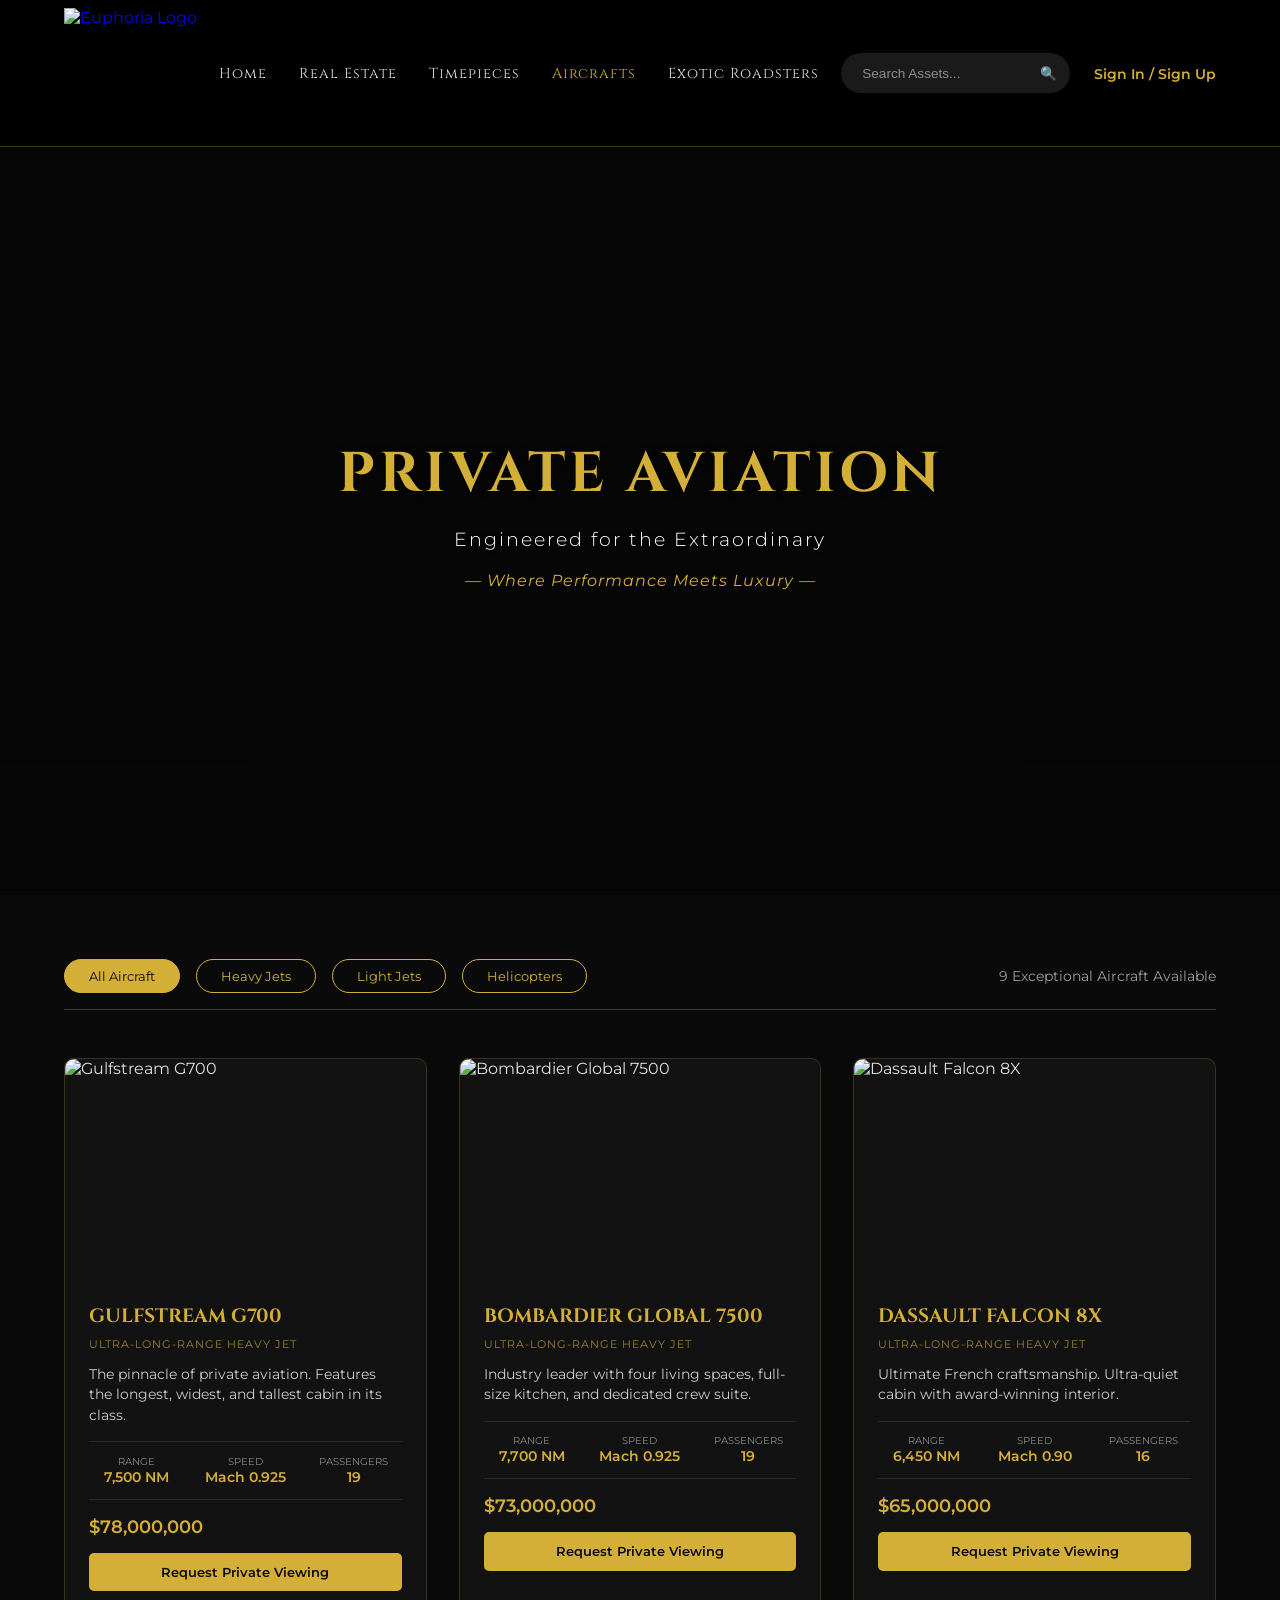
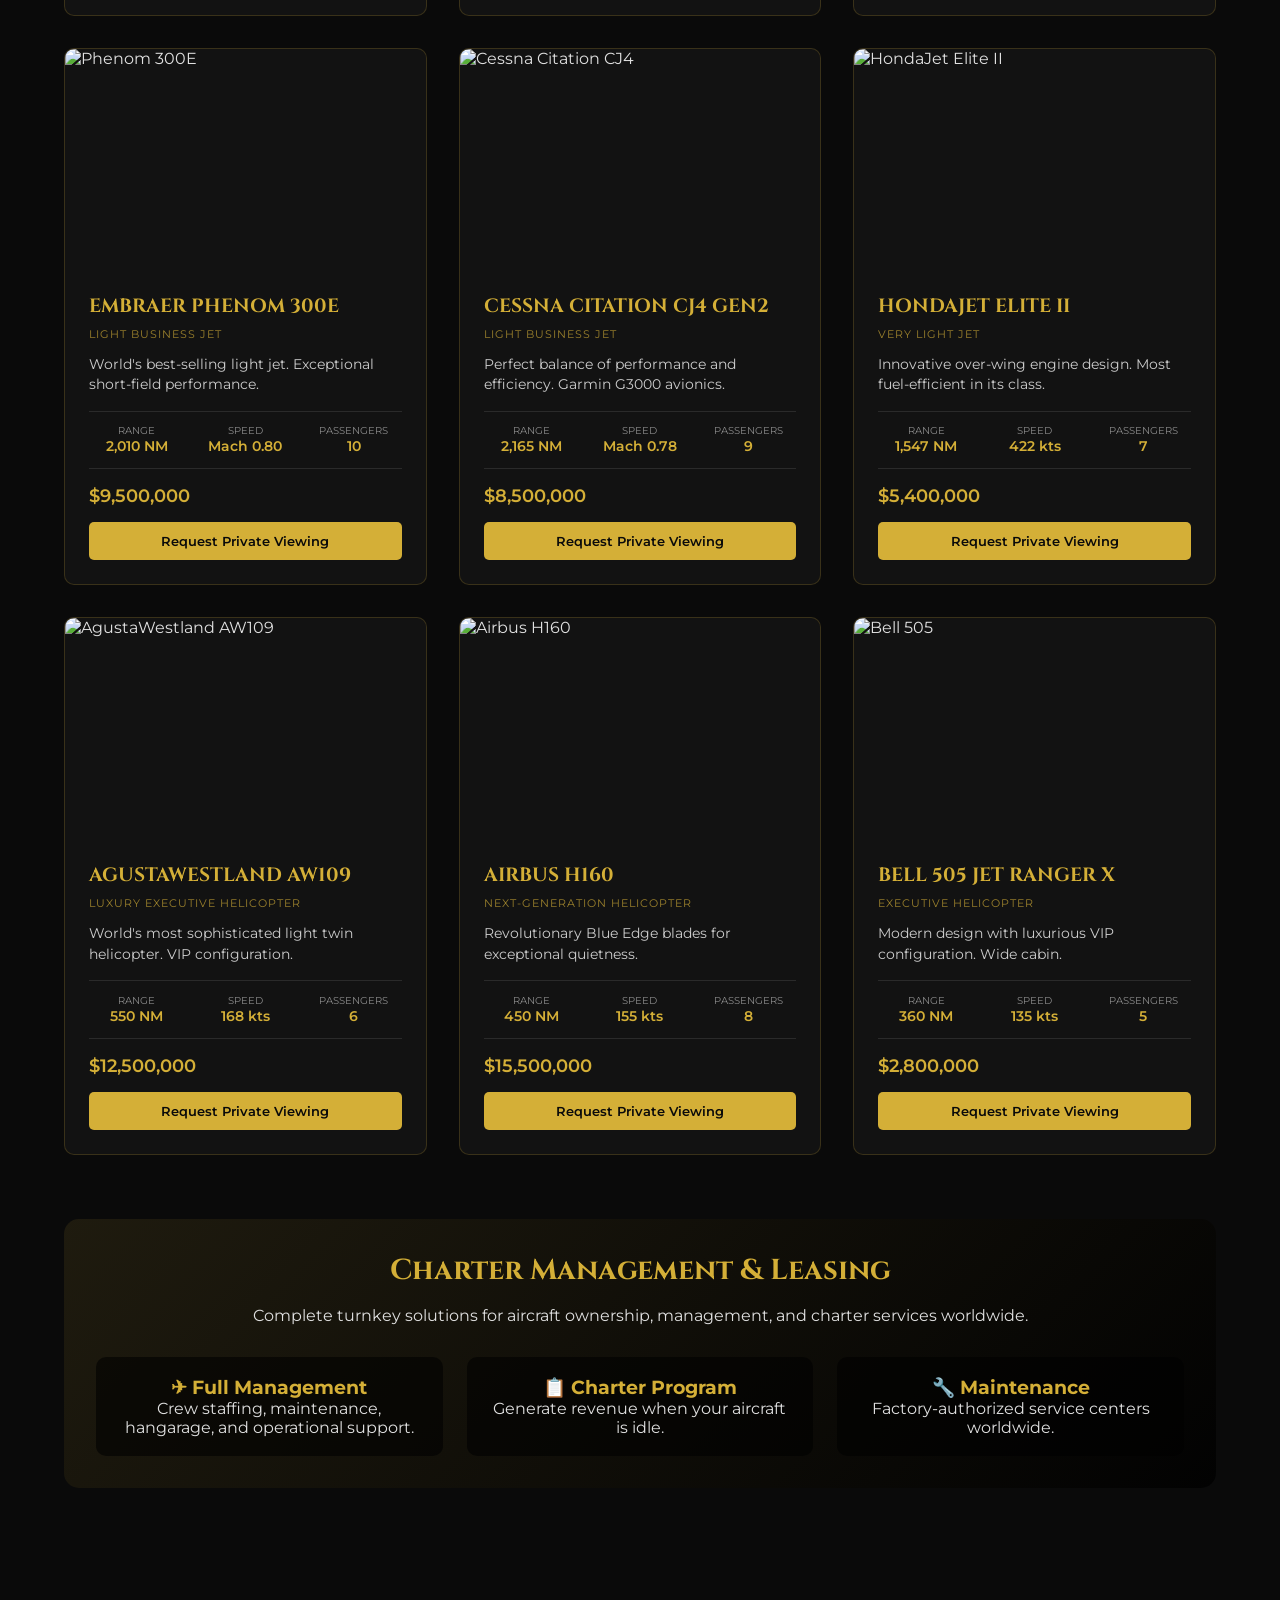
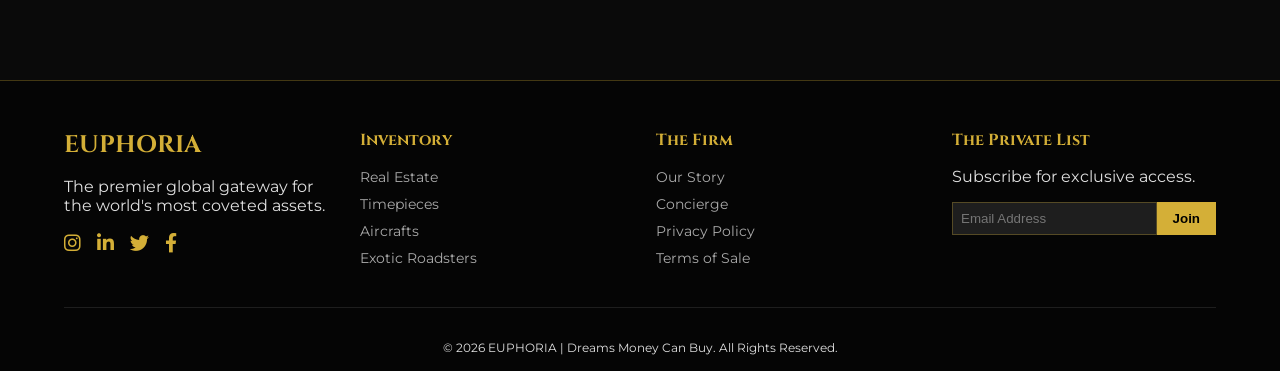
==== aircrafts.html @ 83716db0 "Add files via upload" ====
<!DOCTYPE html>
<html lang="en">
<head>
    <meta charset="UTF-8">
    <meta name="viewport" content="width=device-width, initial-scale=1.0">
    <title>EUPHORIA | Private Aircraft Collection - Dreams Money Can Buy</title>
    <link rel="icon" type="image/x-icon" href="favicon.jpg">
    <link href="https://fonts.googleapis.com/css2?family=Cinzel:wght@400;700&family=Montserrat:wght@200;300;400;600&display=swap" rel="stylesheet">
    <link rel="stylesheet" href="https://cdnjs.cloudflare.com/ajax/libs/font-awesome/6.0.0/css/all.min.css">
    <style>
        /* ========== RESET & BASE STYLES ========== */
        * {
            margin: 0;
            padding: 0;
            box-sizing: border-box;
        }

        body {
            font-family: 'Montserrat', sans-serif;
            background-color: #0a0a0a;
            color: #e0e0e0;
            overflow-x: hidden;
        }

        /* ========== NAVBAR STYLES ========== */
        .navbar {
            position: fixed;
            top: 0;
            left: 0;
            width: 100%;
            background: rgba(0, 0, 0, 0.95);
            backdrop-filter: blur(10px);
            z-index: 1000;
            padding: 0.5rem 5%;
            display: flex;
            justify-content: space-between;
            align-items: center;
            border-bottom: 1px solid rgba(212, 175, 55, 0.3);
        }

        .nav-left .logo-link {
            text-decoration: none;
        }

        .nav-logo {
            height: 130px !important;
            width: auto !important;
            max-height: none !important;
            object-fit: contain;
            display: block;
            image-rendering: -webkit-optimize-contrast;
        }

        .nav-center {
            flex: 1;
            display: flex;
            justify-content: center;
        }

        .nav-links {
            display: flex;
            list-style: none;
            gap: 2rem;
        }

        .nav-links a {
            color: #e0e0e0;
            text-decoration: none;
            font-weight: 400;
            letter-spacing: 1px;
            transition: color 0.3s;
            font-family: 'Cinzel', serif;
            font-size: 0.9rem;
        }

        .nav-links a:hover,
        .nav-links a.active {
            color: #d4af37;
        }

        .nav-right {
            display: flex;
            align-items: center;
            gap: 1.5rem;
        }

        .search-bar {
            display: flex;
            align-items: center;
            background: rgba(255, 255, 255, 0.1);
            border-radius: 30px;
            padding: 0.3rem 0.8rem;
        }

        .search-bar input {
            background: transparent;
            border: none;
            color: white;
            padding: 0.5rem;
            outline: none;
            font-size: 0.85rem;
        }

        .search-bar input::placeholder {
            color: rgba(255, 255, 255, 0.5);
        }

        .search-bar button {
            background: transparent;
            border: none;
            color: #d4af37;
            cursor: pointer;
        }

        .sign-in-btn {
            color: #d4af37;
            text-decoration: none;
            font-weight: 600;
            font-size: 0.9rem;
            transition: opacity 0.3s;
        }

        .sign-in-btn:hover {
            opacity: 0.8;
        }

        .hamburger-menu {
            display: none;
            flex-direction: column;
            cursor: pointer;
            gap: 5px;
        }

        .hamburger-menu span {
            width: 25px;
            height: 2px;
            background: white;
            transition: 0.3s;
        }

        /* ========== SIDE MENU ========== */
        .side-menu {
            position: fixed;
            top: 0;
            right: -300px;
            width: 280px;
            height: 100%;
            background: #0a0a0a;
            border-left: 1px solid #d4af37;
            z-index: 2000;
            transition: right 0.3s ease;
            padding: 2rem 1.5rem;
        }

        .side-menu.open {
            right: 0;
        }

        .close-menu {
            font-size: 2rem;
            color: #d4af37;
            cursor: pointer;
            text-align: right;
            margin-bottom: 2rem;
        }

        .side-nav-links {
            display: flex;
            flex-direction: column;
            gap: 1.5rem;
        }

        .side-nav-links a {
            color: #e0e0e0;
            text-decoration: none;
            font-family: 'Cinzel', serif;
            transition: color 0.3s;
        }

        .side-nav-links a:hover {
            color: #d4af37;
        }

        /* ========== HERO SLIDESHOW WITH VIDEO FIRST ========== */
        .hero-slideshow {
            position: relative;
            width: 100%;
            height: 85vh;
            min-height: 550px;
            overflow: hidden;
            margin-top: 130px;
        }

        .hero-slide {
            position: absolute;
            width: 100%;
            height: 100%;
            opacity: 0;
            transition: opacity 1s ease-in-out;
        }

        .hero-slide.active {
            opacity: 1;
        }

        .hero-slide img {
            width: 100%;
            height: 100%;
            object-fit: cover;
        }

        .hero-slide video {
            width: 100%;
            height: 100%;
            object-fit: cover;
        }

        .hero-overlay {
            position: absolute;
            top: 0;
            left: 0;
            width: 100%;
            height: 100%;
            background: rgba(0, 0, 0, 0.45);
            z-index: 2;
        }

        .hero-text {
            position: absolute;
            top: 50%;
            left: 50%;
            transform: translate(-50%, -50%);
            text-align: center;
            z-index: 3;
            width: 90%;
            max-width: 800px;
        }

        .hero-text h1 {
            font-family: 'Cinzel', serif;
            font-size: 3.5rem;
            color: #d4af37;
            letter-spacing: 4px;
            margin-bottom: 15px;
            text-shadow: 0 2px 10px rgba(0,0,0,0.5);
        }

        .hero-text p {
            font-size: 1.2rem;
            color: #fff;
            letter-spacing: 2px;
            font-weight: 300;
            text-shadow: 0 1px 5px rgba(0,0,0,0.5);
        }

        .hero-slogan {
            font-size: 1rem;
            color: #d4af37;
            margin-top: 20px;
            font-style: italic;
            letter-spacing: 1px;
        }

        /* ========== MAIN CONTENT ========== */
        .main-container {
            max-width: 1400px;
            margin: 0 auto;
            padding: 4rem 5%;
        }

        .filter-section {
            display: flex;
            justify-content: space-between;
            align-items: center;
            flex-wrap: wrap;
            gap: 1rem;
            margin-bottom: 3rem;
            padding-bottom: 1rem;
            border-bottom: 1px solid rgba(212, 175, 55, 0.3);
        }

        .filter-group {
            display: flex;
            gap: 1rem;
            flex-wrap: wrap;
        }

        .filter-btn {
            background: transparent;
            border: 1px solid #d4af37;
            color: #d4af37;
            padding: 0.5rem 1.5rem;
            cursor: pointer;
            font-family: 'Montserrat', sans-serif;
            transition: all 0.3s;
            border-radius: 30px;
        }

        .filter-btn.active,
        .filter-btn:hover {
            background: #d4af37;
            color: #0a0a0a;
        }

        .results-count {
            font-size: 0.9rem;
            color: rgba(255, 255, 255, 0.6);
        }

        .aircraft-grid {
            display: grid;
            grid-template-columns: repeat(auto-fill, minmax(350px, 1fr));
            gap: 2rem;
        }

        .aircraft-card {
            background: rgba(20, 20, 20, 0.8);
            border: 1px solid rgba(212, 175, 55, 0.2);
            border-radius: 10px;
            overflow: hidden;
            transition: transform 0.3s, border-color 0.3s;
        }

        .aircraft-card:hover {
            transform: translateY(-5px);
            border-color: #d4af37;
        }

        .aircraft-image {
            width: 100%;
            height: 220px;
            overflow: hidden;
        }

        .aircraft-image img {
            width: 100%;
            height: 100%;
            object-fit: cover;
            transition: transform 0.5s;
        }

        .aircraft-card:hover .aircraft-image img {
            transform: scale(1.05);
        }

        .aircraft-details {
            padding: 1.5rem;
        }

        .aircraft-title {
            font-family: 'Cinzel', serif;
            font-size: 1.2rem;
            color: #d4af37;
            margin-bottom: 0.5rem;
        }

        .aircraft-category {
            font-size: 0.7rem;
            color: rgba(212, 175, 55, 0.7);
            letter-spacing: 1px;
            margin-bottom: 0.8rem;
            text-transform: uppercase;
        }

        .aircraft-description {
            font-size: 0.85rem;
            line-height: 1.5;
            margin-bottom: 1rem;
            color: #ccc;
        }

        .aircraft-specs {
            display: flex;
            gap: 0.8rem;
            margin: 1rem 0;
            padding: 0.8rem 0;
            border-top: 1px solid rgba(255, 255, 255, 0.1);
            border-bottom: 1px solid rgba(255, 255, 255, 0.1);
        }

        .spec {
            flex: 1;
            text-align: center;
        }

        .spec-label {
            font-size: 0.65rem;
            color: rgba(255, 255, 255, 0.5);
            text-transform: uppercase;
        }

        .spec-value {
            font-size: 0.9rem;
            font-weight: 600;
            color: #d4af37;
        }

        .aircraft-price {
            font-size: 1.1rem;
            font-weight: 600;
            color: #d4af37;
            margin: 1rem 0;
        }

        .inquiry-btn {
            width: 100%;
            background: #d4af37;
            color: #0a0a0a;
            border: none;
            padding: 0.7rem;
            font-weight: 600;
            cursor: pointer;
            transition: opacity 0.3s;
            font-family: 'Montserrat', sans-serif;
            border-radius: 5px;
        }

        .inquiry-btn:hover {
            opacity: 0.8;
        }

        .featured-section {
            margin: 4rem 0;
            padding: 2rem;
            background: linear-gradient(135deg, rgba(212, 175, 55, 0.1), rgba(0, 0, 0, 0.8));
            border-radius: 15px;
            text-align: center;
        }

        .featured-section h2 {
            font-family: 'Cinzel', serif;
            color: #d4af37;
            font-size: 1.8rem;
            margin-bottom: 1rem;
        }

        .featured-grid {
            display: grid;
            grid-template-columns: repeat(auto-fit, minmax(250px, 1fr));
            gap: 1.5rem;
            margin-top: 2rem;
        }

        .featured-item {
            background: rgba(0, 0, 0, 0.6);
            padding: 1.2rem;
            border-radius: 10px;
        }

        /* ========== FOOTER STYLES ========== */
        .luxury-footer {
            background: #050505;
            padding: 3rem 5% 1rem;
            margin-top: 4rem;
            border-top: 1px solid rgba(212, 175, 55, 0.3);
        }

        .footer-container {
            display: grid;
            grid-template-columns: repeat(auto-fit, minmax(200px, 1fr));
            gap: 2rem;
            max-width: 1400px;
            margin: 0 auto;
        }

        .footer-logo {
            font-family: 'Cinzel', serif;
            font-size: 1.5rem;
            margin-bottom: 1rem;
        }

        .gold-text {
            color: #d4af37;
        }

        .social-links {
            display: flex;
            gap: 1rem;
            margin-top: 1rem;
        }

        .social-links a {
            color: #d4af37;
            text-decoration: none;
            font-size: 1.2rem;
            transition: opacity 0.3s;
        }

        .footer-col h3 {
            font-family: 'Cinzel', serif;
            font-size: 1rem;
            margin-bottom: 1rem;
            color: #d4af37;
        }

        .footer-col ul {
            list-style: none;
        }

        .footer-col ul li {
            margin-bottom: 0.5rem;
        }

        .footer-col ul li a {
            color: #aaa;
            text-decoration: none;
            transition: color 0.3s;
            font-size: 0.85rem;
        }

        .footer-col ul li a:hover {
            color: #d4af37;
        }

        .footer-input {
            display: flex;
            margin-top: 1rem;
        }

        .footer-input input {
            flex: 1;
            background: rgba(255, 255, 255, 0.1);
            border: 1px solid rgba(212, 175, 55, 0.3);
            padding: 0.5rem;
            color: white;
            outline: none;
        }

        .footer-input button {
            background: #d4af37;
            border: none;
            padding: 0.5rem 1rem;
            cursor: pointer;
            font-weight: 600;
        }

        .footer-bottom {
            text-align: center;
            padding-top: 2rem;
            margin-top: 2rem;
            border-top: 1px solid rgba(255, 255, 255, 0.1);
            font-size: 0.75rem;
        }

        /* ========== POPUP MODAL ========== */
        .popup-modal {
            display: none;
            position: fixed;
            top: 0;
            left: 0;
            width: 100%;
            height: 100%;
            background: rgba(0, 0, 0, 0.9);
            backdrop-filter: blur(12px);
            z-index: 10001;
            align-items: center;
            justify-content: center;
        }

        .popup-content {
            background: #111;
            border: 1px solid #d4af37;
            border-radius: 8px;
            max-width: 550px;
            width: 90%;
            padding: 30px;
            position: relative;
            box-shadow: 0 25px 40px rgba(0,0,0,0.5);
            animation: fadeInUp 0.3s ease;
        }

        .popup-content h3 {
            font-family: 'Cinzel', serif;
            color: #d4af37;
            font-size: 1.6rem;
            margin-bottom: 20px;
            border-left: 3px solid #d4af37;
            padding-left: 15px;
        }

        .popup-content p {
            color: #ccc;
            line-height: 1.6;
            font-size: 0.95rem;
            margin-bottom: 25px;
        }

        .popup-close {
            position: absolute;
            top: 15px;
            right: 20px;
            font-size: 28px;
            cursor: pointer;
            color: #aaa;
            transition: 0.2s;
        }

        .popup-close:hover {
            color: #d4af37;
        }

        @keyframes fadeInUp {
            from {
                opacity: 0;
                transform: translateY(30px);
            }
            to {
                opacity: 1;
                transform: translateY(0);
            }
        }

        /* ========== RESPONSIVE ========== */
        @media (max-width: 992px) {
            .nav-links {
                display: none;
            }
            .hamburger-menu {
                display: flex;
            }
            .search-bar {
                display: none;
            }
        }

        @media (max-width: 768px) {
            .hero-text h1 {
                font-size: 2rem;
            }
            .hero-text p {
                font-size: 0.9rem;
            }
            .hero-slogan {
                font-size: 0.8rem;
            }
            .hero-slideshow {
                height: 60vh;
                min-height: 400px;
            }
            .aircraft-grid {
                grid-template-columns: 1fr;
            }
            .filter-section {
                flex-direction: column;
            }
            .sign-in-btn {
                display: none;
            }
        }

        @media (max-width: 480px) {
            .nav-logo {
                height: 80px !important;
            }
        }
    </style>
</head>
<body>

    <!-- ========== NAVBAR ========== -->
    <nav class="navbar">
        <div class="nav-left">
            <a href="index.html" class="logo-link">
                <img src="logo.jpeg" alt="Euphoria Logo" class="nav-logo">
            </a>
        </div>
        
        <div class="nav-center">
            <ul class="nav-links">
                <li><a href="index.html">Home</a></li>
                <li><a href="real-estate.html">Real Estate</a></li>
                <li><a href="timepieces.html">Timepieces</a></li>
                <li><a href="aircrafts.html" class="active">Aircrafts</a></li>
                <li><a href="roadsters.html">Exotic Roadsters</a></li>
            </ul>
        </div>

        <div class="nav-right">
            <div class="search-bar">
                <input type="text" placeholder="Search Assets...">
                <button type="button">🔍</button>
            </div>
            <div class="auth-links">
                <a href="#" class="sign-in-btn">Sign In / Sign Up</a>
            </div>
            <div class="hamburger-menu" id="hamburger">
                <span></span>
                <span></span>
                <span></span>
            </div>
        </div>
    </nav>

    <!-- ========== MOBILE SIDE MENU ========== -->
    <div class="side-menu" id="sideMenu">
        <div class="close-menu" id="closeMenu">&times;</div>
        <nav class="side-nav-links">
            <a href="index.html">Home</a>
            <a href="real-estate.html">Real Estate</a>
            <a href="timepieces.html">Timepieces</a>
            <a href="aircrafts.html">Aircrafts</a>
            <a href="roadsters.html">Exotic Roadsters</a>
            <hr style="border: 0; border-top: 1px solid rgba(255,215,0,0.2); margin: 15px 0;">
            <a href="index.html#about">About Us</a>
            <a href="index.html#contact">Contact Us</a>
            <a href="#" class="popup-link" data-popup="luxury-blog">Luxury Blog</a>
            <a href="#" class="popup-link" data-popup="market-news">Market News</a>
        </nav>
    </div>

    <!-- ========== HERO SLIDESHOW - VIDEO FIRST, THEN IMAGES ========== -->
    <div class="hero-slideshow" id="heroSlideshow">
        <!-- SLIDE 1: VIDEO (Luxury Aircraft Montage) -->
        <div class="hero-slide active">
            <video id="heroVideo" autoplay muted playsinline>
                <source src="images/roadsters/air.mp4" type="video/mp4">
                <!-- Fallback image if video doesn't load -->
                <img src="https://images.unsplash.com/photo-1540962351504-eca99e2c1e9d?auto=format&fit=crop&w=1920&q=80" alt="Luxury Aircraft">
            </video>
        </div>
        
        <!-- SLIDE 2: Gulfstream G700 -->
        <div class="hero-slide">
            <img src="https://images.unsplash.com/photo-1540962351504-eca99e2c1e9d?auto=format&fit=crop&w=1920&q=80" alt="Gulfstream G700">
        </div>
        
        <!-- SLIDE 3: Bombardier Global 7500 -->
        <div class="hero-slide">
            <img src="https://plus.unsplash.com/premium_photo-1682142182464-3be6161b3a42?auto=format&fit=crop&w=1920&q=80" alt="Bombardier Global 7500">
        </div>
        
        <!-- SLIDE 4: Dassault Falcon 8X -->
        <div class="hero-slide">
            <img src="https://images.unsplash.com/photo-1520437358207-323b43b50729?auto=format&fit=crop&w=1920&q=80" alt="Dassault Falcon 8X">
        </div>
        
        <!-- SLIDE 5: Embraer Phenom 300E -->
        <div class="hero-slide">
            <img src="https://images.unsplash.com/photo-1569154941061-e231b4725ef1?auto=format&fit=crop&w=1920&q=80" alt="Embraer Phenom 300E">
        </div>
        
        <!-- SLIDE 6: Cessna Citation -->
        <div class="hero-slide">
            <img src="https://images.unsplash.com/photo-1542296332-2e4473faf563?auto=format&fit=crop&w=1920&q=80" alt="Cessna Citation">
        </div>
        
        <!-- SLIDE 7: HondaJet -->
        <div class="hero-slide">
            <img src="https://images.unsplash.com/photo-1436491865332-7a61a109cc05?auto=format&fit=crop&w=1920&q=80" alt="HondaJet">
        </div>
        
        <!-- SLIDE 8: AgustaWestland Helicopter -->
        <div class="hero-slide">
            <img src="https://images.unsplash.com/photo-1556388158-62ea7df7e6d2?auto=format&fit=crop&w=1920&q=80" alt="AgustaWestland Helicopter">
        </div>
        
        <!-- SLIDE 9: Airbus H160 Helicopter -->
        <div class="hero-slide">
            <img src="https://images.unsplash.com/photo-1702129835628-3de5237f9d02?auto=format&fit=crop&w=1920&q=80" alt="Airbus H160">
        </div>
        
        <div class="hero-overlay"></div>
        <div class="hero-text">
            <h1>PRIVATE AVIATION</h1>
            <p>Engineered for the Extraordinary</p>
            <div class="hero-slogan">— Where Performance Meets Luxury —</div>
        </div>
    </div>

    <!-- ========== MAIN CONTENT ========== -->
    <div class="main-container">
        <div class="filter-section">
            <div class="filter-group">
                <button class="filter-btn active" data-filter="all">All Aircraft</button>
                <button class="filter-btn" data-filter="heavy">Heavy Jets</button>
                <button class="filter-btn" data-filter="light">Light Jets</button>
                <button class="filter-btn" data-filter="helicopter">Helicopters</button>
            </div>
            <div class="results-count">
                <span id="resultCount">9</span> Exceptional Aircraft Available
            </div>
        </div>

        <div class="aircraft-grid" id="aircraftGrid">
            <!-- 1. Gulfstream G700 - Heavy Jet -->
            <div class="aircraft-card" data-category="heavy">
                <div class="aircraft-image"><img src="https://assets.gulfstream.aero/thedotcom/images/aircraft/g700/d_g700_a_mkt_00177_PROD.jpg" alt="Gulfstream G700"></div>
                <div class="aircraft-details">
                    <h3 class="aircraft-title">GULFSTREAM G700</h3>
                    <div class="aircraft-category">ULTRA-LONG-RANGE HEAVY JET</div>
                    <p class="aircraft-description">The pinnacle of private aviation. Features the longest, widest, and tallest cabin in its class.</p>
                    <div class="aircraft-specs">
                        <div class="spec"><div class="spec-label">RANGE</div><div class="spec-value">7,500 NM</div></div>
                        <div class="spec"><div class="spec-label">SPEED</div><div class="spec-value">Mach 0.925</div></div>
                        <div class="spec"><div class="spec-label">PASSENGERS</div><div class="spec-value">19</div></div>
                    </div>
                    <div class="aircraft-price">$78,000,000</div>
                    <button class="inquiry-btn" onclick="openInquiry('Gulfstream G700')">Request Private Viewing</button>
                </div>
            </div>

            <!-- 2. Bombardier Global 7500 - Heavy Jet -->
            <div class="aircraft-card" data-category="heavy">
                <div class="aircraft-image"><img src="https://plus.unsplash.com/premium_photo-1682142182464-3be6161b3a42?auto=format&fit=crop&w=800&q=80" alt="Bombardier Global 7500"></div>
                <div class="aircraft-details">
                    <h3 class="aircraft-title">BOMBARDIER GLOBAL 7500</h3>
                    <div class="aircraft-category">ULTRA-LONG-RANGE HEAVY JET</div>
                    <p class="aircraft-description">Industry leader with four living spaces, full-size kitchen, and dedicated crew suite.</p>
                    <div class="aircraft-specs">
                        <div class="spec"><div class="spec-label">RANGE</div><div class="spec-value">7,700 NM</div></div>
                        <div class="spec"><div class="spec-label">SPEED</div><div class="spec-value">Mach 0.925</div></div>
                        <div class="spec"><div class="spec-label">PASSENGERS</div><div class="spec-value">19</div></div>
                    </div>
                    <div class="aircraft-price">$73,000,000</div>
                    <button class="inquiry-btn" onclick="openInquiry('Bombardier Global 7500')">Request Private Viewing</button>
                </div>
            </div>

            <!-- 3. Dassault Falcon 8X - Heavy Jet -->
            <div class="aircraft-card" data-category="heavy">
                <div class="aircraft-image"><img src="https://images.unsplash.com/photo-1520437358207-323b43b50729?auto=format&fit=crop&w=800&q=80" alt="Dassault Falcon 8X"></div>
                <div class="aircraft-details">
                    <h3 class="aircraft-title">DASSAULT FALCON 8X</h3>
                    <div class="aircraft-category">ULTRA-LONG-RANGE HEAVY JET</div>
                    <p class="aircraft-description">Ultimate French craftsmanship. Ultra-quiet cabin with award-winning interior.</p>
                    <div class="aircraft-specs">
                        <div class="spec"><div class="spec-label">RANGE</div><div class="spec-value">6,450 NM</div></div>
                        <div class="spec"><div class="spec-label">SPEED</div><div class="spec-value">Mach 0.90</div></div>
                        <div class="spec"><div class="spec-label">PASSENGERS</div><div class="spec-value">16</div></div>
                    </div>
                    <div class="aircraft-price">$65,000,000</div>
                    <button class="inquiry-btn" onclick="openInquiry('Dassault Falcon 8X')">Request Private Viewing</button>
                </div>
            </div>

            <!-- 4. Embraer Phenom 300E - Light Jet -->
            <div class="aircraft-card" data-category="light">
                <div class="aircraft-image"><img src="https://images.unsplash.com/photo-1569154941061-e231b4725ef1?auto=format&fit=crop&w=800&q=80" alt="Phenom 300E"></div>
                <div class="aircraft-details">
                    <h3 class="aircraft-title">EMBRAER PHENOM 300E</h3>
                    <div class="aircraft-category">LIGHT BUSINESS JET</div>
                    <p class="aircraft-description">World's best-selling light jet. Exceptional short-field performance.</p>
                    <div class="aircraft-specs">
                        <div class="spec"><div class="spec-label">RANGE</div><div class="spec-value">2,010 NM</div></div>
                        <div class="spec"><div class="spec-label">SPEED</div><div class="spec-value">Mach 0.80</div></div>
                        <div class="spec"><div class="spec-label">PASSENGERS</div><div class="spec-value">10</div></div>
                    </div>
                    <div class="aircraft-price">$9,500,000</div>
                    <button class="inquiry-btn" onclick="openInquiry('Embraer Phenom 300E')">Request Private Viewing</button>
                </div>
            </div>

            <!-- 5. Cessna Citation CJ4 - Light Jet -->
            <div class="aircraft-card" data-category="light">
                <div class="aircraft-image"><img src="https://images.unsplash.com/photo-1542296332-2e4473faf563?auto=format&fit=crop&w=800&q=80" alt="Cessna Citation CJ4"></div>
                <div class="aircraft-details">
                    <h3 class="aircraft-title">CESSNA CITATION CJ4 GEN2</h3>
                    <div class="aircraft-category">LIGHT BUSINESS JET</div>
                    <p class="aircraft-description">Perfect balance of performance and efficiency. Garmin G3000 avionics.</p>
                    <div class="aircraft-specs">
                        <div class="spec"><div class="spec-label">RANGE</div><div class="spec-value">2,165 NM</div></div>
                        <div class="spec"><div class="spec-label">SPEED</div><div class="spec-value">Mach 0.78</div></div>
                        <div class="spec"><div class="spec-label">PASSENGERS</div><div class="spec-value">9</div></div>
                    </div>
                    <div class="aircraft-price">$8,500,000</div>
                    <button class="inquiry-btn" onclick="openInquiry('Cessna Citation CJ4')">Request Private Viewing</button>
                </div>
            </div>

            <!-- 6. HondaJet Elite II - Light Jet -->
            <div class="aircraft-card" data-category="light">
                <div class="aircraft-image"><img src="https://tse3.mm.bing.net/th/id/OIP.iK_1R7oJSmaOyxPp_pPaBQHaDm?rs=1&pid=ImgDetMain&o=7&rm=3" alt="HondaJet Elite II"></div>
                <div class="aircraft-details">
                    <h3 class="aircraft-title">HONDAJET ELITE II</h3>
                    <div class="aircraft-category">VERY LIGHT JET</div>
                    <p class="aircraft-description">Innovative over-wing engine design. Most fuel-efficient in its class.</p>
                    <div class="aircraft-specs">
                        <div class="spec"><div class="spec-label">RANGE</div><div class="spec-value">1,547 NM</div></div>
                        <div class="spec"><div class="spec-label">SPEED</div><div class="spec-value">422 kts</div></div>
                        <div class="spec"><div class="spec-label">PASSENGERS</div><div class="spec-value">7</div></div>
                    </div>
                    <div class="aircraft-price">$5,400,000</div>
                    <button class="inquiry-btn" onclick="openInquiry('HondaJet Elite II')">Request Private Viewing</button>
                </div>
            </div>

            <!-- 7. AgustaWestland AW109 - Helicopter -->
            <div class="aircraft-card" data-category="helicopter">
                <div class="aircraft-image"><img src="https://tse2.mm.bing.net/th/id/OIP.3eQE0Kfi3xhajZ_OVpMeDwHaE8?rs=1&pid=ImgDetMain&o=7&rm=3" alt="AgustaWestland AW109"></div>
                <div class="aircraft-details">
                    <h3 class="aircraft-title">AGUSTAWESTLAND AW109</h3>
                    <div class="aircraft-category">LUXURY EXECUTIVE HELICOPTER</div>
                    <p class="aircraft-description">World's most sophisticated light twin helicopter. VIP configuration.</p>
                    <div class="aircraft-specs">
                        <div class="spec"><div class="spec-label">RANGE</div><div class="spec-value">550 NM</div></div>
                        <div class="spec"><div class="spec-label">SPEED</div><div class="spec-value">168 kts</div></div>
                        <div class="spec"><div class="spec-label">PASSENGERS</div><div class="spec-value">6</div></div>
                    </div>
                    <div class="aircraft-price">$12,500,000</div>
                    <button class="inquiry-btn" onclick="openInquiry('AgustaWestland AW109')">Request Private Viewing</button>
                </div>
            </div>

            <!-- 8. Airbus H160 - Helicopter -->
            <div class="aircraft-card" data-category="helicopter">
                <div class="aircraft-image"><img src="https://images.unsplash.com/photo-1702129835628-3de5237f9d02?auto=format&fit=crop&w=800&q=80" alt="Airbus H160"></div>
                <div class="aircraft-details">
                    <h3 class="aircraft-title">AIRBUS H160</h3>
                    <div class="aircraft-category">NEXT-GENERATION HELICOPTER</div>
                    <p class="aircraft-description">Revolutionary Blue Edge blades for exceptional quietness.</p>
                    <div class="aircraft-specs">
                        <div class="spec"><div class="spec-label">RANGE</div><div class="spec-value">450 NM</div></div>
                        <div class="spec"><div class="spec-label">SPEED</div><div class="spec-value">155 kts</div></div>
                        <div class="spec"><div class="spec-label">PASSENGERS</div><div class="spec-value">8</div></div>
                    </div>
                    <div class="aircraft-price">$15,500,000</div>
                    <button class="inquiry-btn" onclick="openInquiry('Airbus H160')">Request Private Viewing</button>
                </div>
            </div>

            <!-- 9. Bell 505 Jet Ranger X - Helicopter -->
            <div class="aircraft-card" data-category="helicopter">
                <div class="aircraft-image"><img src="https://tse1.mm.bing.net/th/id/OIP.4YzDgTcmVRkXOUsZ3eYapQHaFl?rs=1&pid=ImgDetMain&o=7&rm=3" alt="Bell 505"></div>
                <div class="aircraft-details">
                    <h3 class="aircraft-title">BELL 505 JET RANGER X</h3>
                    <div class="aircraft-category">EXECUTIVE HELICOPTER</div>
                    <p class="aircraft-description">Modern design with luxurious VIP configuration. Wide cabin.</p>
                    <div class="aircraft-specs">
                        <div class="spec"><div class="spec-label">RANGE</div><div class="spec-value">360 NM</div></div>
                        <div class="spec"><div class="spec-label">SPEED</div><div class="spec-value">135 kts</div></div>
                        <div class="spec"><div class="spec-label">PASSENGERS</div><div class="spec-value">5</div></div>
                    </div>
                    <div class="aircraft-price">$2,800,000</div>
                    <button class="inquiry-btn" onclick="openInquiry('Bell 505 Jet Ranger X')">Request Private Viewing</button>
                </div>
            </div>
        </div>

        <div class="featured-section">
            <h2>Charter Management & Leasing</h2>
            <p>Complete turnkey solutions for aircraft ownership, management, and charter services worldwide.</p>
            <div class="featured-grid">
                <div class="featured-item"><h3 style="color:#d4af37;">✈ Full Management</h3><p>Crew staffing, maintenance, hangarage, and operational support.</p></div>
                <div class="featured-item"><h3 style="color:#d4af37;">📋 Charter Program</h3><p>Generate revenue when your aircraft is idle.</p></div>
                <div class="featured-item"><h3 style="color:#d4af37;">🔧 Maintenance</h3><p>Factory-authorized service centers worldwide.</p></div>
            </div>
        </div>
    </div>

    <!-- ========== FOOTER ========== -->
    <footer class="luxury-footer">
        <div class="footer-container">
            <div class="footer-col about-col">
                <h2 class="footer-logo gold-text">EUPHORIA</h2>
                <p>The premier global gateway for the world's most coveted assets.</p>
                <div class="social-links">
                    <a href="#"><i class="fa-brands fa-instagram"></i></a>
                    <a href="#"><i class="fa-brands fa-linkedin-in"></i></a>
                    <a href="#"><i class="fa-brands fa-twitter"></i></a>
                    <a href="#"><i class="fa-brands fa-facebook-f"></i></a>
                </div>
            </div>
            <div class="footer-col">
                <h3>Inventory</h3>
                <ul>
                    <li><a href="real-estate.html">Real Estate</a></li>
                    <li><a href="timepieces.html">Timepieces</a></li>
                    <li><a href="aircrafts.html">Aircrafts</a></li>
                    <li><a href="roadsters.html">Exotic Roadsters</a></li>
                </ul>
            </div>
            <div class="footer-col">
                <h3>The Firm</h3>
                <ul>
                    <li><a href="index.html#about">Our Story</a></li>
                    <li><a href="index.html#contact">Concierge</a></li>
                    <li><a href="#" class="popup-link" data-popup="privacy-policy">Privacy Policy</a></li>
                    <li><a href="#" class="popup-link" data-popup="terms-of-sale">Terms of Sale</a></li>
                </ul>
            </div>
            <div class="footer-col newsletter-col">
                <h3>The Private List</h3>
                <p>Subscribe for exclusive access.</p>
                <div class="footer-input">
                    <input type="email" placeholder="Email Address" id="newsletterEmail">
                    <button type="button" onclick="subscribeNewsletter()">Join</button>
                </div>
            </div>
        </div>
        <div class="footer-bottom">
            <p>&copy; 2026 EUPHORIA | Dreams Money Can Buy. All Rights Reserved.</p>
        </div>
    </footer>

    <!-- ========== POPUP MODAL ========== -->
    <div id="popupModal" class="popup-modal">
        <div class="popup-content">
            <span class="popup-close" id="popupClose">&times;</span>
            <h3 id="popupTitle"></h3>
            <div id="popupBody"></div>
        </div>
    </div>

    <script>
        // ========== SLIDESHOW WITH VIDEO FIRST, THEN IMAGES ==========
        let currentIndex = 0;
        const slides = document.querySelectorAll('.hero-slide');
        const totalSlides = slides.length;
        let slideshowInterval;
        
        // Function to show a specific slide
        function showSlide(index) {
            slides.forEach((slide, i) => {
                slide.classList.remove('active');
                if (i === index) {
                    slide.classList.add('active');
                }
            });
            
            // Handle video playback
            const activeSlide = slides[index];
            const video = activeSlide.querySelector('video');
            
            if (video) {
                // Play the video
                video.play().catch(e => console.log('Video autoplay prevented:', e));
            } else {
                // Pause any video that might be playing
                const allVideos = document.querySelectorAll('.hero-slide video');
                allVideos.forEach(vid => {
                    vid.pause();
                });
            }
        }

        // Function to go to next slide
        function nextSlide() {
            currentIndex = (currentIndex + 1) % totalSlides;
            showSlide(currentIndex);
        }

        // Start the slideshow with video first
        function startSlideshow() {
            // Show first slide (video)
            showSlide(0);
            
            // Get video duration
            const firstVideo = slides[0]?.querySelector('video');
            let videoDuration = 10000; // Default 10 seconds
            
            if (firstVideo) {
                // When video metadata loads, get its duration
                firstVideo.addEventListener('loadedmetadata', () => {
                    videoDuration = Math.min(firstVideo.duration * 1000, 12000); // Max 12 seconds
                    resetInterval(videoDuration);
                });
                
                // If video ends, move to next slide
                firstVideo.addEventListener('ended', () => {
                    if (currentIndex === 0) {
                        nextSlide();
                        resetInterval(5000); // Switch to 5-second interval for images
                    }
                });
            }
            
            // Set initial interval
            resetInterval(videoDuration);
        }
        
        function resetInterval(duration) {
            if (slideshowInterval) clearInterval(slideshowInterval);
            slideshowInterval = setInterval(() => {
                // If current slide is video and video is still playing, don't auto-advance yet
                const currentSlide = slides[currentIndex];
                const currentVideo = currentSlide?.querySelector('video');
                
                if (currentVideo && !currentVideo.ended) {
                    // Video still playing, wait
                    return;
                }
                nextSlide();
            }, duration);
        }

        // Start the slideshow when page loads
        document.addEventListener('DOMContentLoaded', () => {
            startSlideshow();
        });

        // Popup content
        const popupContent = {
            'privacy-policy': {
                title: 'Privacy Policy',
                body: '<p>At EUPHORIA, your privacy is paramount. We employ 256-bit SSL encryption, never share your data with third parties without explicit consent.</p><p style="margin-top:20px"><em>Last updated: May 2026</em></p>'
            },
            'terms-of-sale': {
                title: 'Terms of Sale',
                body: '<p>All acquisitions through EUPHORIA are governed by our exclusive membership agreement. Assets are sold "as inspected" with authentication guarantees.</p>'
            },
            'luxury-blog': {
                title: 'Luxury Blog',
                body: '<p>Welcome to the EUPHORIA editorial vault — exclusive insights into haute horology, private aviation, and architectural masterpieces.</p>'
            },
            'market-news': {
                title: 'Market News',
                body: '<p>Current market intelligence: The luxury asset index rose 7.2% this quarter. Private jet inventory tightened by 15% year-over-year.</p>'
            }
        };

        function showPopup(type) {
            const data = popupContent[type];
            if (!data) return;
            document.getElementById('popupTitle').innerText = data.title;
            document.getElementById('popupBody').innerHTML = data.body;
            document.getElementById('popupModal').style.display = 'flex';
            document.body.style.overflow = 'hidden';
        }

        function closePopup() {
            document.getElementById('popupModal').style.display = 'none';
            document.body.style.overflow = 'auto';
        }

        document.addEventListener('DOMContentLoaded', function() {
            const popupLinks = document.querySelectorAll('.popup-link');
            popupLinks.forEach(link => {
                link.addEventListener('click', function(e) {
                    e.preventDefault();
                    const type = this.getAttribute('data-popup');
                    if (type && popupContent[type]) showPopup(type);
                });
            });
            const modal = document.getElementById('popupModal');
            const closeBtn = document.getElementById('popupClose');
            closeBtn.addEventListener('click', closePopup);
            modal.addEventListener('click', function(e) { if (e.target === modal) closePopup(); });
            document.addEventListener('keydown', function(e) { if (e.key === 'Escape' && modal.style.display === 'flex') closePopup(); });
        });

        // Filter functionality
        const filterButtons = document.querySelectorAll('.filter-btn');
        const aircraftCards = document.querySelectorAll('.aircraft-card');
        const resultCountSpan = document.getElementById('resultCount');

        function updateFilter() {
            const activeFilter = document.querySelector('.filter-btn.active')?.getAttribute('data-filter') || 'all';
            let visibleCount = 0;
            aircraftCards.forEach(card => {
                const cardCategory = card.getAttribute('data-category');
                if (activeFilter === 'all' || cardCategory === activeFilter) {
                    card.style.display = 'block';
                    visibleCount++;
                } else {
                    card.style.display = 'none';
                }
            });
            if (resultCountSpan) resultCountSpan.textContent = visibleCount;
        }

        filterButtons.forEach(btn => {
            btn.addEventListener('click', () => {
                filterButtons.forEach(b => b.classList.remove('active'));
                btn.classList.add('active');
                updateFilter();
            });
        });

        // Search
        const searchInput = document.querySelector('.search-bar input');
        if (searchInput) {
            searchInput.addEventListener('keyup', function() {
                const searchTerm = this.value.toLowerCase();
                let visibleCount = 0;
                aircraftCards.forEach(card => {
                    const title = card.querySelector('.aircraft-title')?.textContent.toLowerCase() || '';
                    if (title.includes(searchTerm)) {
                        card.style.display = 'block';
                        visibleCount++;
                    } else {
                        card.style.display = 'none';
                    }
                });
                if (resultCountSpan) resultCountSpan.textContent = visibleCount;
            });
        }

        function openInquiry(aircraftName) {
            alert(`Thank you for your interest in the ${aircraftName}!\n\nOur private aviation concierge will contact you within 24 hours.`);
        }

        function subscribeNewsletter() {
            const emailInput = document.getElementById('newsletterEmail');
            if (emailInput && emailInput.value && emailInput.value.includes('@')) {
                alert(`Thank you for subscribing!`);
                emailInput.value = '';
            } else {
                alert('Please enter a valid email address.');
            }
        }

        // Hamburger menu
        const hamburger = document.getElementById('hamburger');
        const sideMenu = document.getElementById('sideMenu');
        const closeMenuBtn = document.getElementById('closeMenu');
        if (hamburger && sideMenu && closeMenuBtn) {
            hamburger.addEventListener('click', () => sideMenu.classList.add('open'));
            closeMenuBtn.addEventListener('click', () => sideMenu.classList.remove('open'));
            document.addEventListener('click', (e) => {
                if (sideMenu.classList.contains('open') && !sideMenu.contains(e.target) && !hamburger.contains(e.target)) {
                    sideMenu.classList.remove('open');
                }
            });
        }

        updateFilter();
    </script>
</body>
</html>
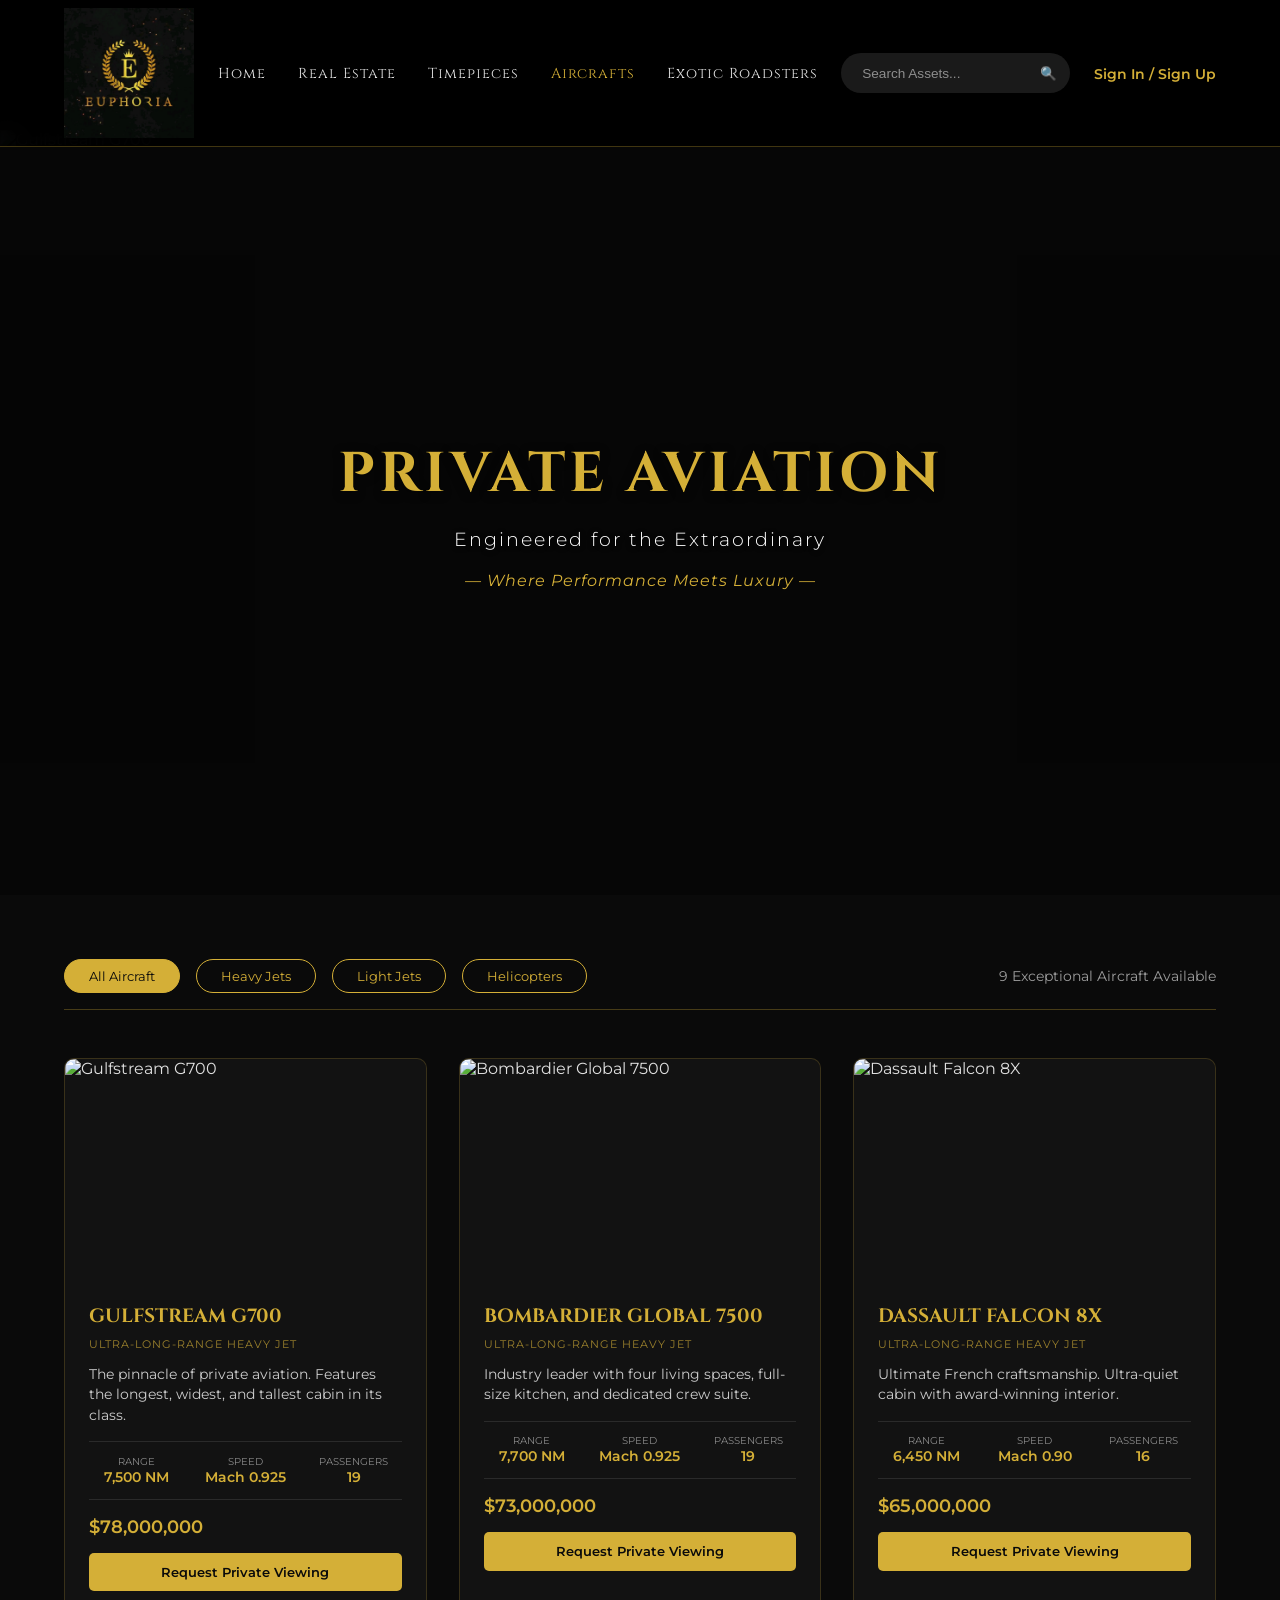
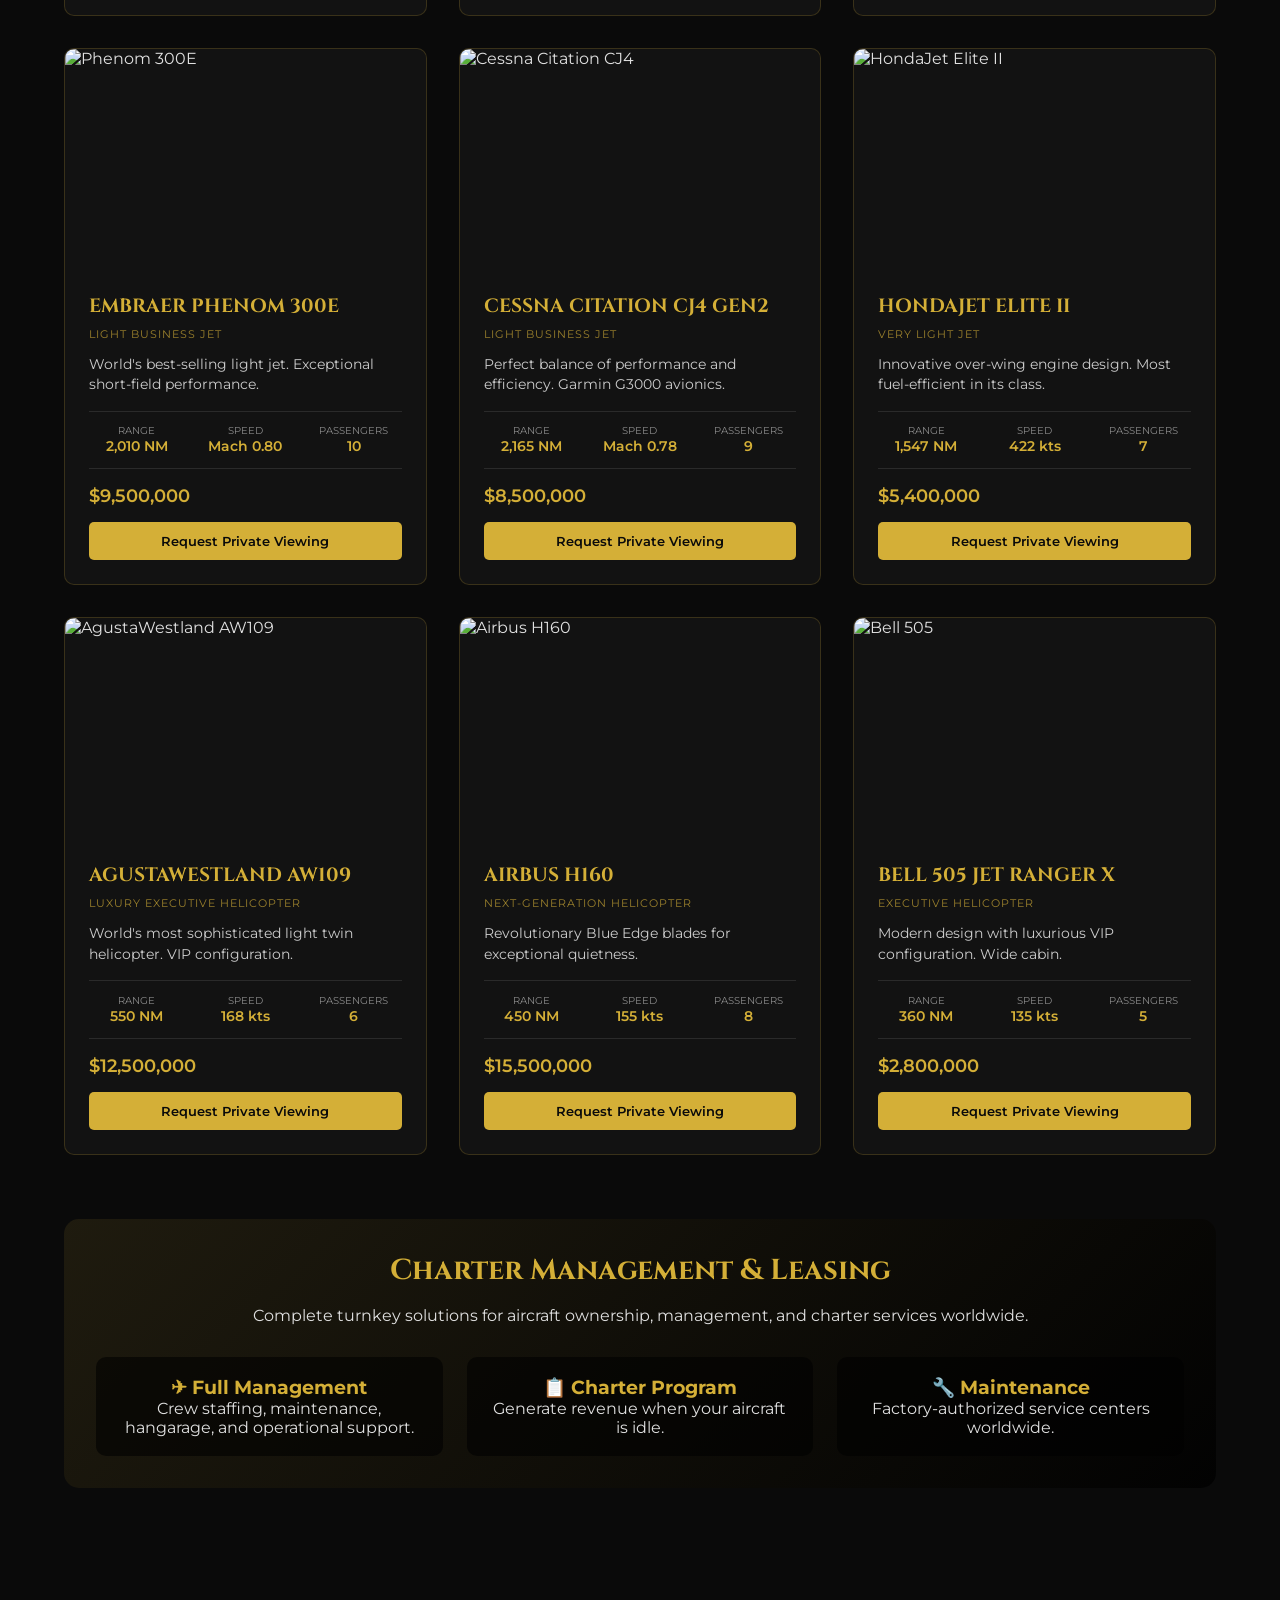
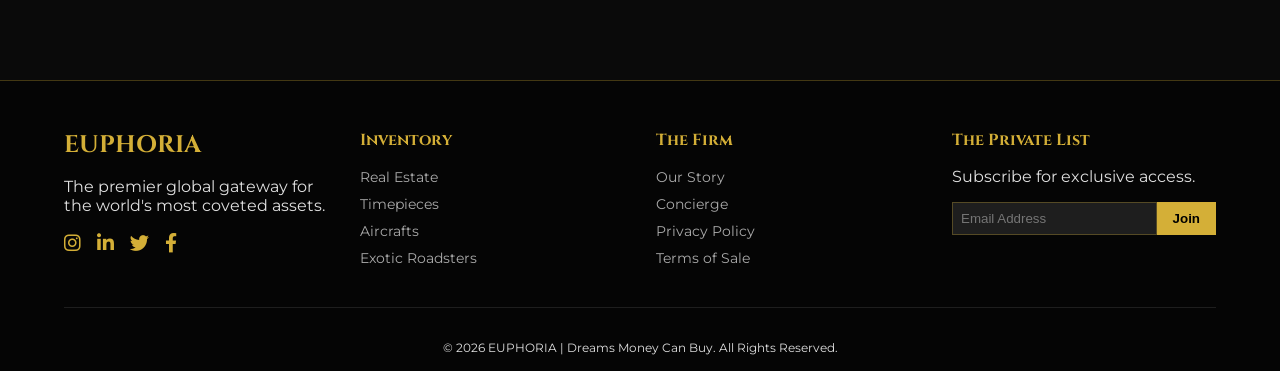
==== commit 44afc074: "Update aircrafts.html" ====
--- a/aircrafts.html
+++ b/aircrafts.html
@@ -710,14 +710,7 @@
 
     <!-- ========== HERO SLIDESHOW - VIDEO FIRST, THEN IMAGES ========== -->
     <div class="hero-slideshow" id="heroSlideshow">
-        <!-- SLIDE 1: VIDEO (Luxury Aircraft Montage) -->
-        <div class="hero-slide active">
-            <video id="heroVideo" autoplay muted playsinline>
-                <source src="images/roadsters/air.mp4" type="video/mp4">
-                <!-- Fallback image if video doesn't load -->
-                <img src="https://images.unsplash.com/photo-1540962351504-eca99e2c1e9d?auto=format&fit=crop&w=1920&q=80" alt="Luxury Aircraft">
-            </video>
-        </div>
+       
         
         <!-- SLIDE 2: Gulfstream G700 -->
         <div class="hero-slide">
@@ -1216,4 +1209,4 @@
         updateFilter();
     </script>
 </body>
-</html>+</html>
